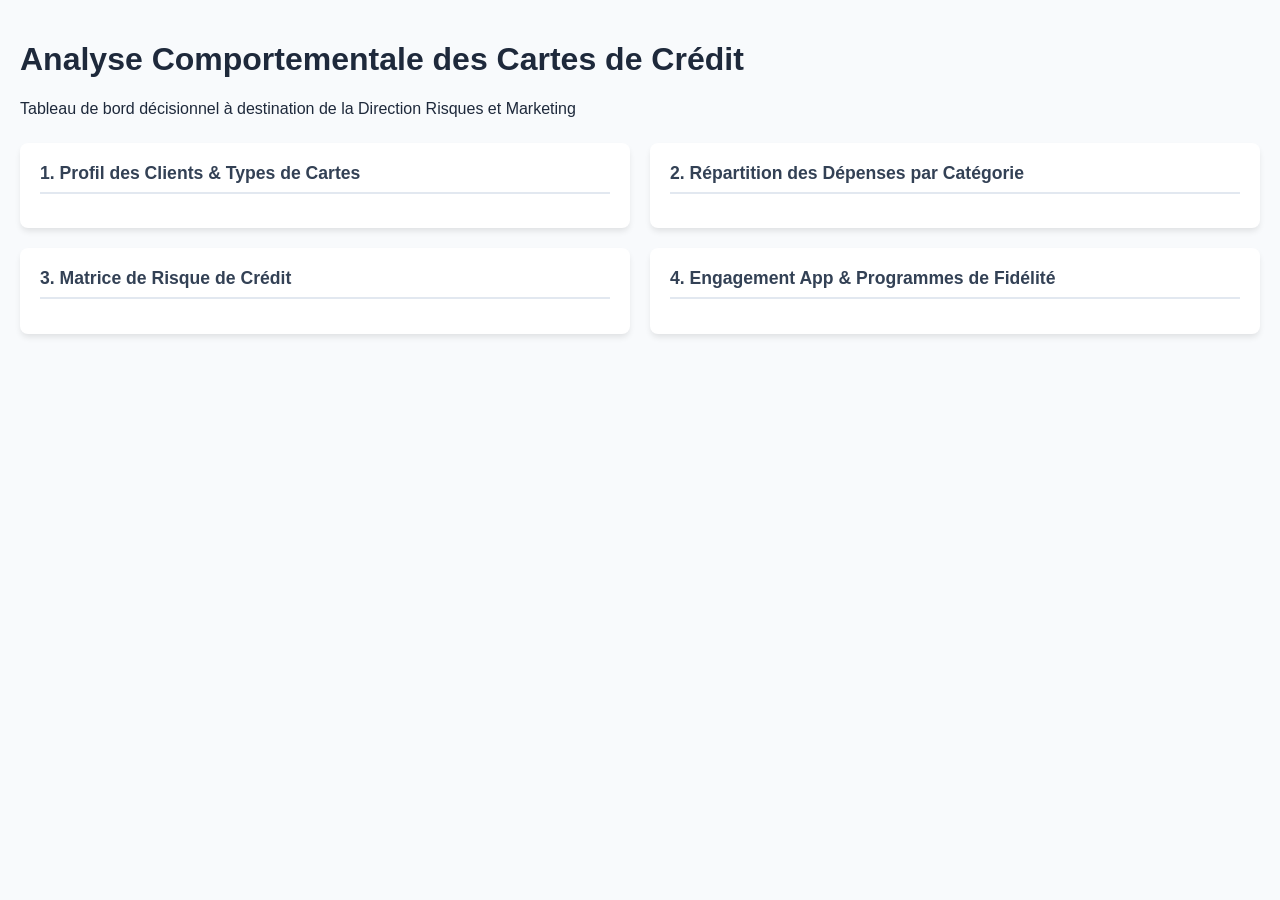
==== index.html @ abdf0193 "Mise à jour des graphiques D3.js (Profils)" ====
<!DOCTYPE html>
<html lang="fr">
<head>
  <meta charset="UTF-8">
  <meta name="viewport" content="width=device-width, initial-scale=1.0">
  <title>Banque X — Tableau de bord Comportement Clients</title>
  <link rel="stylesheet" href="css/style.css">
  <!-- D3.js v7 CDN -->
  <script src="https://d3js.org/d3.v7.min.js"></script>
</head>
<body>
  <header>
    <h1>Analyse Comportementale des Cartes de Crédit</h1>
    <p>Tableau de bord décisionnel à destination de la Direction Risques et Marketing</p>
  </header>

  <main class="dashboard-grid">
    <!-- Graphique 1 -->
    <section class="card">
      <h2>1. Profil des Clients & Types de Cartes</h2>
      <div id="filter-container-1"></div>
      <div id="chart-profile"></div>
    </section>

    <!-- Graphique 2 -->
    <section class="card">
      <h2>2. Répartition des Dépenses par Catégorie</h2>
      <div id="filter-container-2"></div>
      <div id="chart-spending"></div>
    </section>

    <!-- Graphique 3 -->
    <section class="card">
      <h2>3. Matrice de Risque de Crédit</h2>
      <div id="chart-risk"></div>
    </section>

    <!-- Graphique 4 -->
    <section class="card">
      <h2>4. Engagement App & Programmes de Fidélité</h2>
      <div id="chart-loyalty"></div>
    </section>
  </main>

  <script src="js/main.js"></script>
  <script src="js/chart1_profile.js"></script>
  <script src="js/chart2_spending.js"></script>
  <script src="js/chart3_risk.js"></script>
  <script src="js/chart4_loyalty.js"></script>
</body>
</html>
---- css/style.css ----
body {
  font-family: 'Segoe UI', Tahoma, Geneva, Verdana, sans-serif;
  background-color: #f8fafc;
  margin: 0;
  padding: 20px;
  color: #1e293b;
}

header {
  margin-bottom: 25px;
}

.dashboard-grid {
  display: grid;
  grid-template-columns: repeat(auto-fit, minmax(500px, 1fr));
  gap: 20px;
}

.card {
  background: #ffffff;
  border-radius: 8px;
  padding: 20px;
  box-shadow: 0 4px 6px -1px rgba(0, 0, 0, 0.1);
}

.card h2 {
  font-size: 1.1rem;
  margin-top: 0;
  color: #334155;
  border-bottom: 2px solid #e2e8f0;
  padding-bottom: 8px;
}

select {
  padding: 6px 12px;
  border-radius: 4px;
  border: 1px solid #cbd5e1;
  margin-bottom: 15px;
}
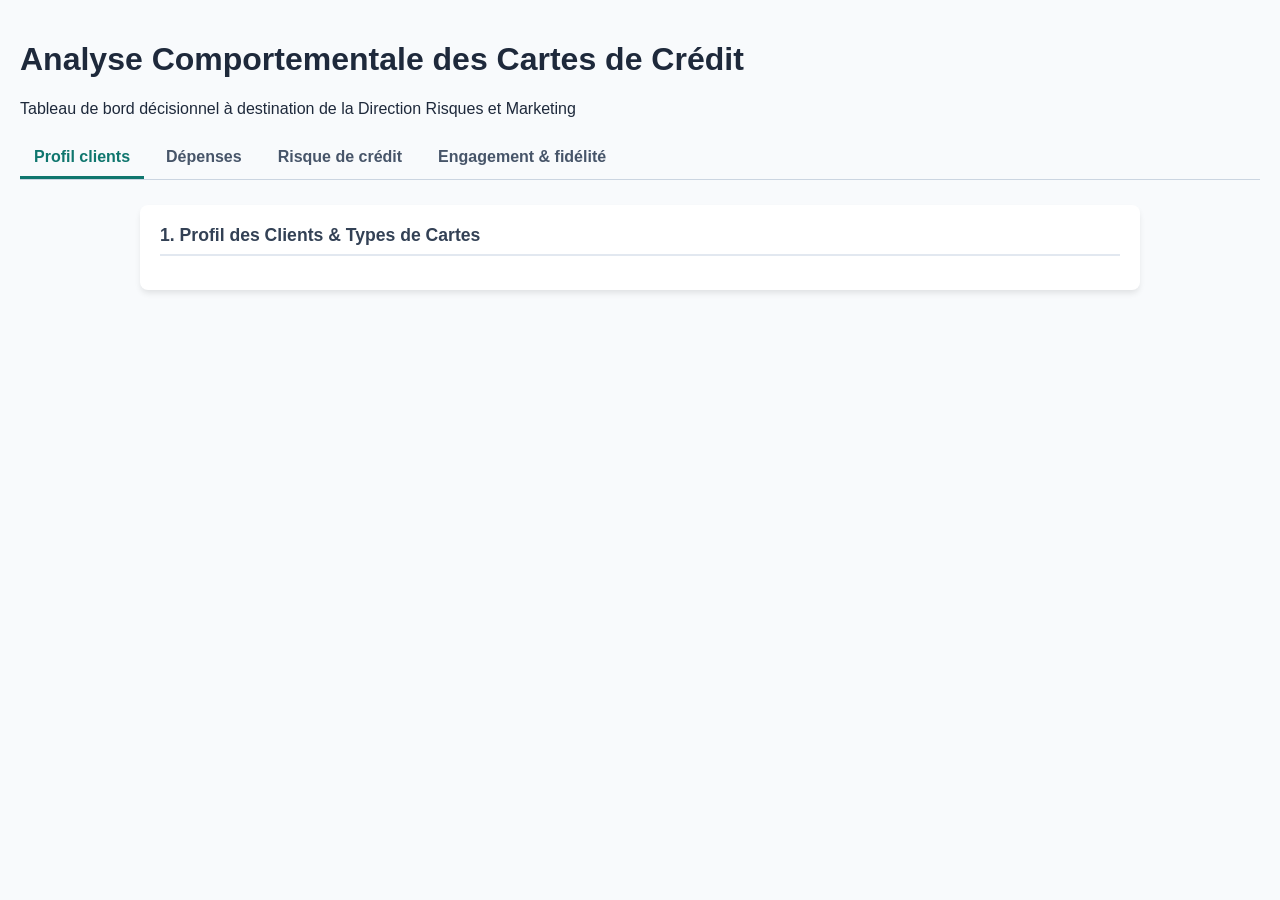
==== commit 9e51a87a: "Separation en different onglets" ====
--- a/index.html
+++ b/index.html
@@ -12,31 +12,37 @@
   <header>
     <h1>Analyse Comportementale des Cartes de Crédit</h1>
     <p>Tableau de bord décisionnel à destination de la Direction Risques et Marketing</p>
+    <nav class="chart-navigation" aria-label="Navigation des graphiques">
+      <a href="#profil" data-page-link>Profil clients</a>
+      <a href="#depenses" data-page-link>Dépenses</a>
+      <a href="#risque" data-page-link>Risque de crédit</a>
+      <a href="#fidelite" data-page-link>Engagement & fidélité</a>
+    </nav>
   </header>
 
-  <main class="dashboard-grid">
+  <main class="page-content">
     <!-- Graphique 1 -->
-    <section class="card">
+    <section class="card chart-page" id="profil">
       <h2>1. Profil des Clients & Types de Cartes</h2>
       <div id="filter-container-1"></div>
       <div id="chart-profile"></div>
     </section>
 
     <!-- Graphique 2 -->
-    <section class="card">
+    <section class="card chart-page" id="depenses" hidden>
       <h2>2. Répartition des Dépenses par Catégorie</h2>
       <div id="filter-container-2"></div>
       <div id="chart-spending"></div>
     </section>
 
     <!-- Graphique 3 -->
-    <section class="card">
+    <section class="card chart-page" id="risque" hidden>
       <h2>3. Matrice de Risque de Crédit</h2>
       <div id="chart-risk"></div>
     </section>
 
     <!-- Graphique 4 -->
-    <section class="card">
+    <section class="card chart-page" id="fidelite" hidden>
       <h2>4. Engagement App & Programmes de Fidélité</h2>
       <div id="chart-loyalty"></div>
     </section>
--- a/css/style.css
+++ b/css/style.css
@@ -10,10 +10,40 @@
   margin-bottom: 25px;
 }
 
-.dashboard-grid {
-  display: grid;
-  grid-template-columns: repeat(auto-fit, minmax(500px, 1fr));
-  gap: 20px;
+.chart-navigation {
+  display: flex;
+  flex-wrap: wrap;
+  gap: 8px;
+  margin-top: 20px;
+  border-bottom: 1px solid #cbd5e1;
+}
+
+.chart-navigation a {
+  padding: 10px 14px;
+  border-bottom: 3px solid transparent;
+  color: #475569;
+  font-weight: 600;
+  text-decoration: none;
+}
+
+.chart-navigation a:hover,
+.chart-navigation a.is-active {
+  border-bottom-color: #0f766e;
+  color: #0f766e;
+}
+
+.chart-navigation a:focus-visible {
+  outline: 2px solid #0f766e;
+  outline-offset: 2px;
+}
+
+.page-content {
+  max-width: 1000px;
+  margin: 0 auto;
+}
+
+.chart-page[hidden] {
+  display: none;
 }
 
 .card {
@@ -36,4 +66,29 @@
   border-radius: 4px;
   border: 1px solid #cbd5e1;
   margin-bottom: 15px;
+}
+
+svg {
+  max-width: 100%;
+  height: auto;
+}
+
+@media (max-width: 600px) {
+  body {
+    padding: 16px;
+  }
+
+  .chart-navigation {
+    gap: 0 8px;
+  }
+
+  .chart-navigation a {
+    padding: 9px 4px;
+    font-size: 0.9rem;
+  }
+
+  .card {
+    padding: 14px;
+    overflow-x: auto;
+  }
 }
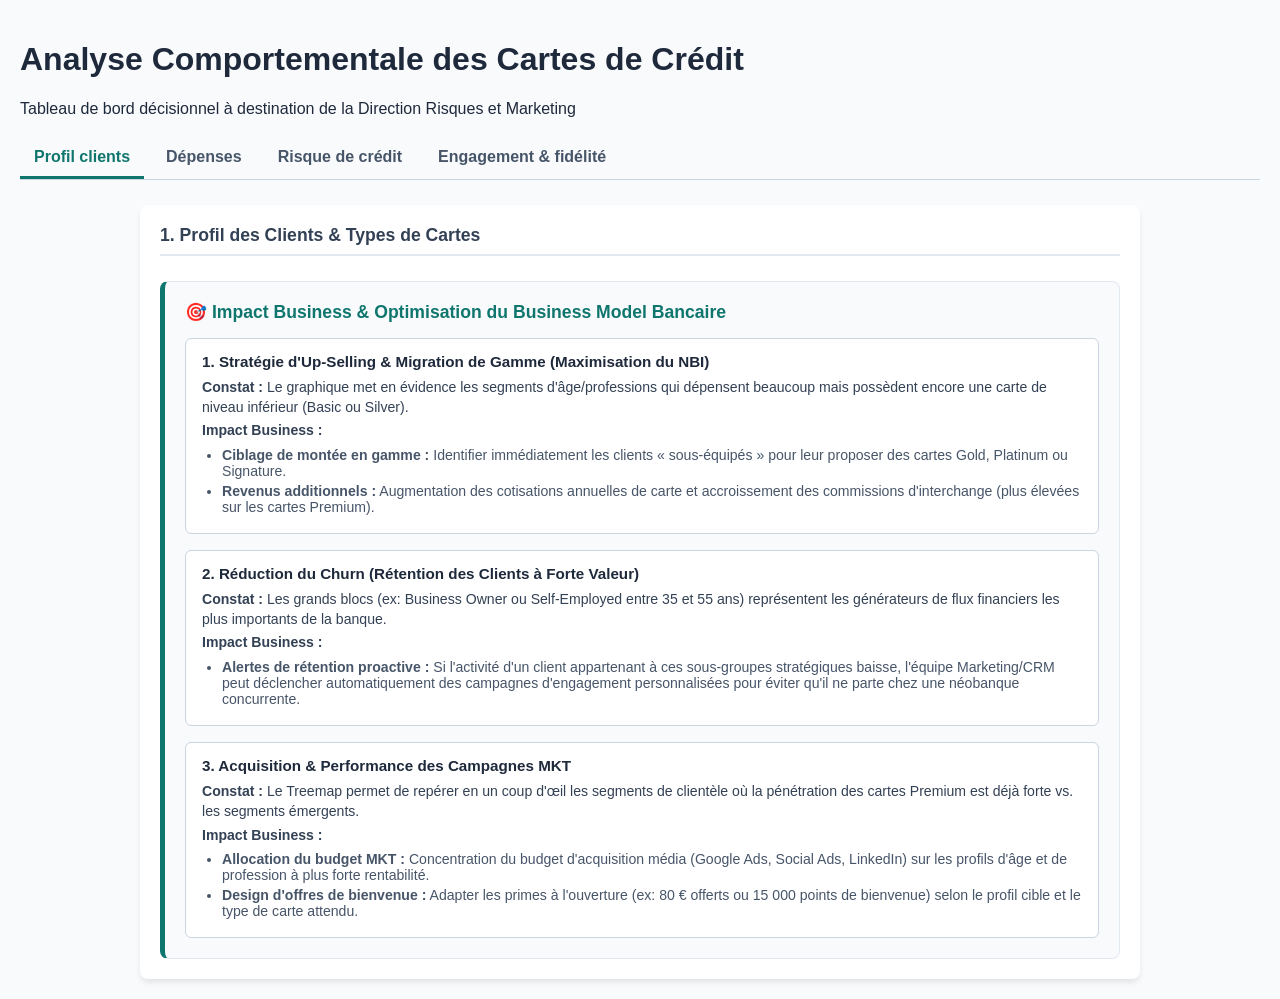
==== commit 93251feb: "Preparation of Profile Graph" ====
--- a/index.html
+++ b/index.html
@@ -26,6 +26,47 @@
       <h2>1. Profil des Clients & Types de Cartes</h2>
       <div id="filter-container-1"></div>
       <div id="chart-profile"></div>
+      <!-- Bloc d'impact Business pour le Directeur Marketing -->
+<div class="business-impact-card">
+  <h3>🎯 Impact Business & Optimisation du Business Model Bancaire</h3>
+  
+  <div class="impact-grid">
+    <!-- Point 1 -->
+    <div class="impact-item">
+      <h4>1. Stratégie d'Up-Selling & Migration de Gamme (Maximisation du NBI)</h4>
+      <p><strong>Constat :</strong> Le graphique met en évidence les segments d'âge/professions qui dépensent beaucoup mais possèdent encore une carte de niveau inférieur (Basic ou Silver).</p>
+      <p><strong>Impact Business :</strong></p>
+
+      <ul>
+        <li><strong>Ciblage de montée en gamme :</strong> Identifier immédiatement les clients « sous-équipés » pour leur proposer des cartes Gold, Platinum ou Signature.</li>
+        <li><strong>Revenus additionnels :</strong> Augmentation des cotisations annuelles de carte et accroissement des commissions d'interchange (plus élevées sur les cartes Premium).</li>
+      </ul>
+    </div>
+
+    <!-- Point 2 -->
+    <div class="impact-item">
+      <h4>2. Réduction du Churn (Rétention des Clients à Forte Valeur)</h4>
+      <p><strong>Constat :</strong> Les grands blocs (ex: Business Owner ou Self-Employed entre 35 et 55 ans) représentent les générateurs de flux financiers les plus importants de la banque.</p>
+      <p><strong>Impact Business :</strong></p>
+
+      <ul>
+        <li><strong>Alertes de rétention proactive :</strong> Si l'activité d'un client appartenant à ces sous-groupes stratégiques baisse, l'équipe Marketing/CRM peut déclencher automatiquement des campagnes d'engagement personnalisées pour éviter qu'il ne parte chez une néobanque concurrente.</li>
+      </ul>
+    </div>
+
+    <!-- Point 3 -->
+    <div class="impact-item">
+      <h4>3. Acquisition & Performance des Campagnes MKT</h4>
+      <p><strong>Constat :</strong> Le Treemap permet de repérer en un coup d'œil les segments de clientèle où la pénétration des cartes Premium est déjà forte vs. les segments émergents.</p>
+      <p><strong>Impact Business :</strong></p>
+
+      <ul>
+        <li><strong>Allocation du budget MKT :</strong> Concentration du budget d'acquisition média (Google Ads, Social Ads, LinkedIn) sur les profils d'âge et de profession à plus forte rentabilité.</li>
+        <li><strong>Design d'offres de bienvenue :</strong> Adapter les primes à l'ouverture (ex: 80 € offerts ou 15 000 points de bienvenue) selon le profil cible et le type de carte attendu.</li>
+      </ul>
+    </div>
+  </div>
+</div>
     </section>
 
     <!-- Graphique 2 -->
--- a/css/style.css
+++ b/css/style.css
@@ -91,4 +91,57 @@
     padding: 14px;
     overflow-x: auto;
   }
+}
+
+.business-impact-card {
+  margin-top: 25px;
+  padding: 20px;
+  background: #f8fafc;
+  border: 1px solid #e2e8f0;
+  border-left: 5px solid #0f766e;
+  border-radius: 8px;
+}
+
+.business-impact-card h3 {
+  margin-top: 0;
+  color: #0f766e;
+  font-size: 1.1rem;
+  margin-bottom: 15px;
+}
+
+.impact-grid {
+  display: flex;
+  flex-direction: column;
+  gap: 16px;
+}
+
+.impact-item {
+  background: #ffffff;
+  padding: 14px 16px;
+  border-radius: 6px;
+  border: 1px solid #cbd5e1;
+}
+
+.impact-item h4 {
+  margin: 0 0 8px 0;
+  color: #1e293b;
+  font-size: 0.95rem;
+}
+
+.impact-item p {
+  margin: 4px 0;
+  font-size: 0.88rem;
+  color: #334155;
+  line-height: 1.4;
+}
+
+.impact-item ul {
+  margin: 6px 0 0 0;
+  padding-left: 20px;
+  font-size: 0.88rem;
+  color: #475569;
+}
+
+.impact-item li {
+  margin-bottom: 4px;
 }
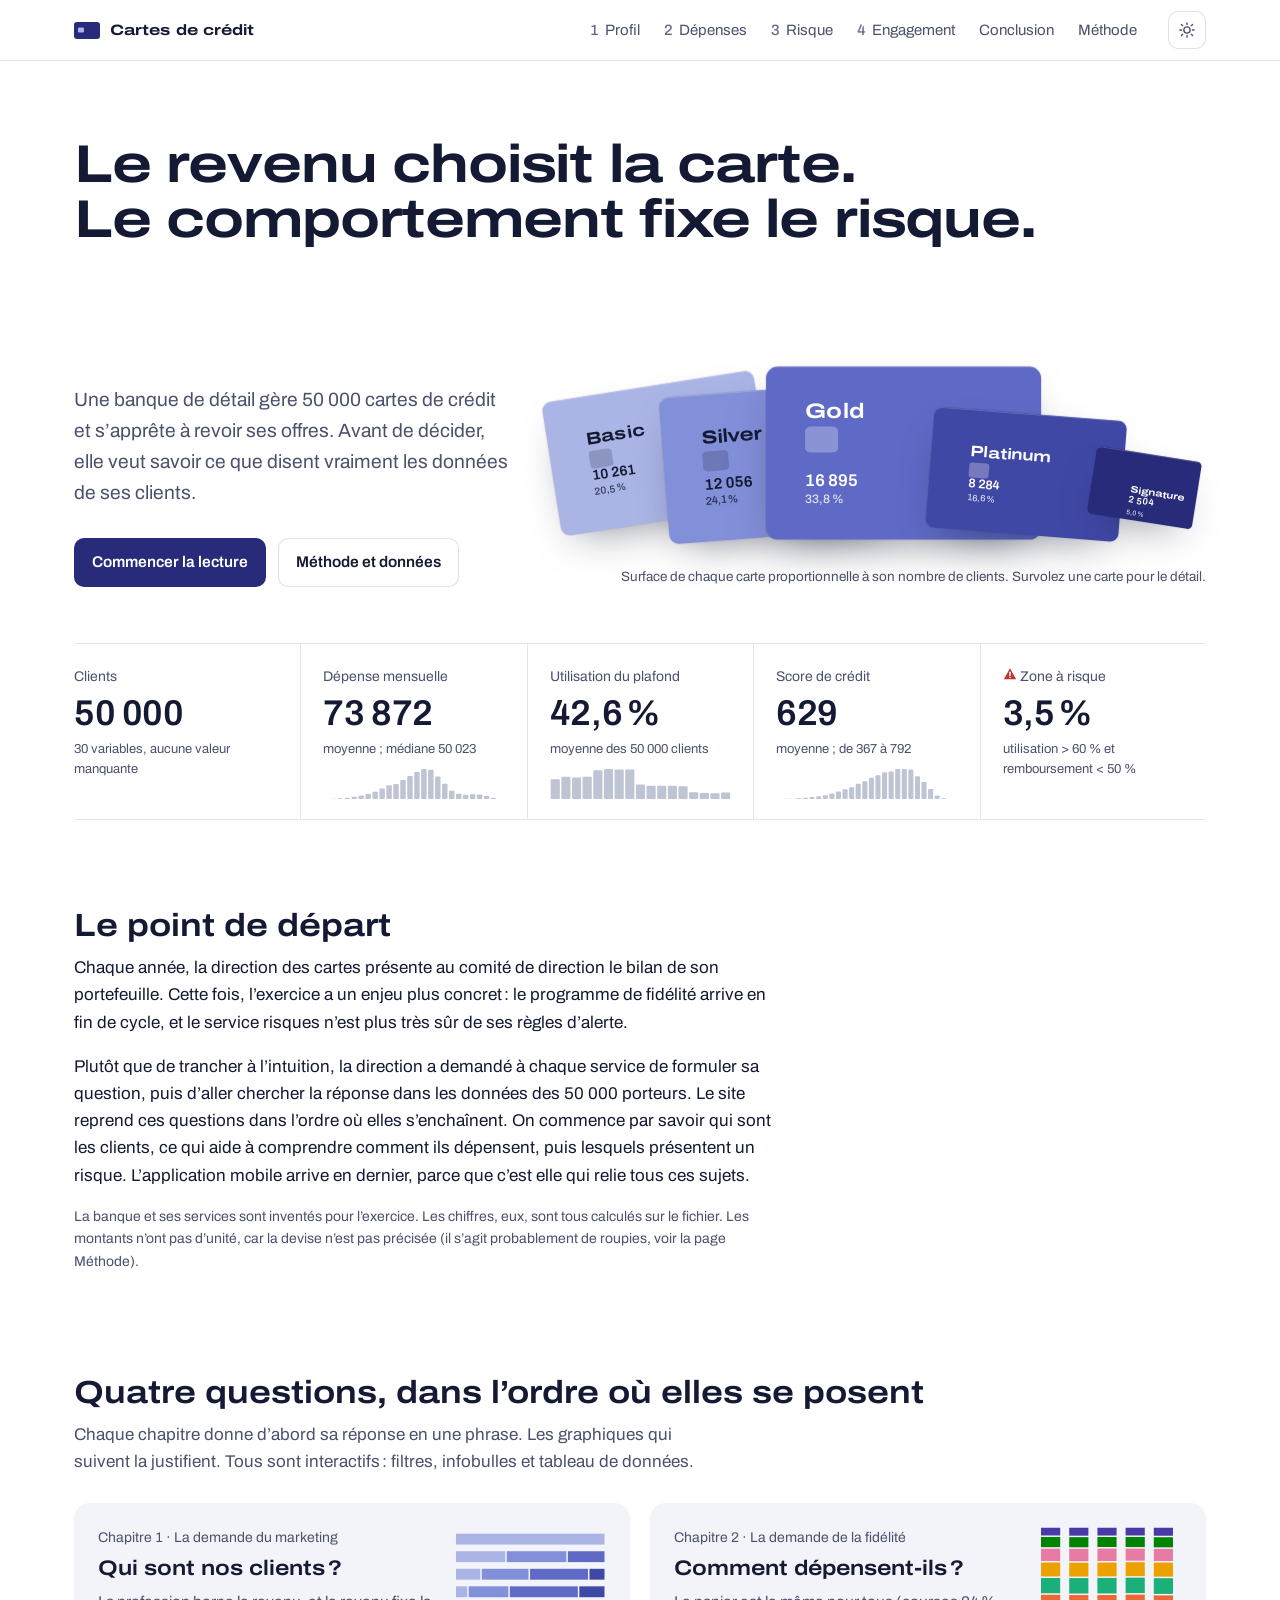
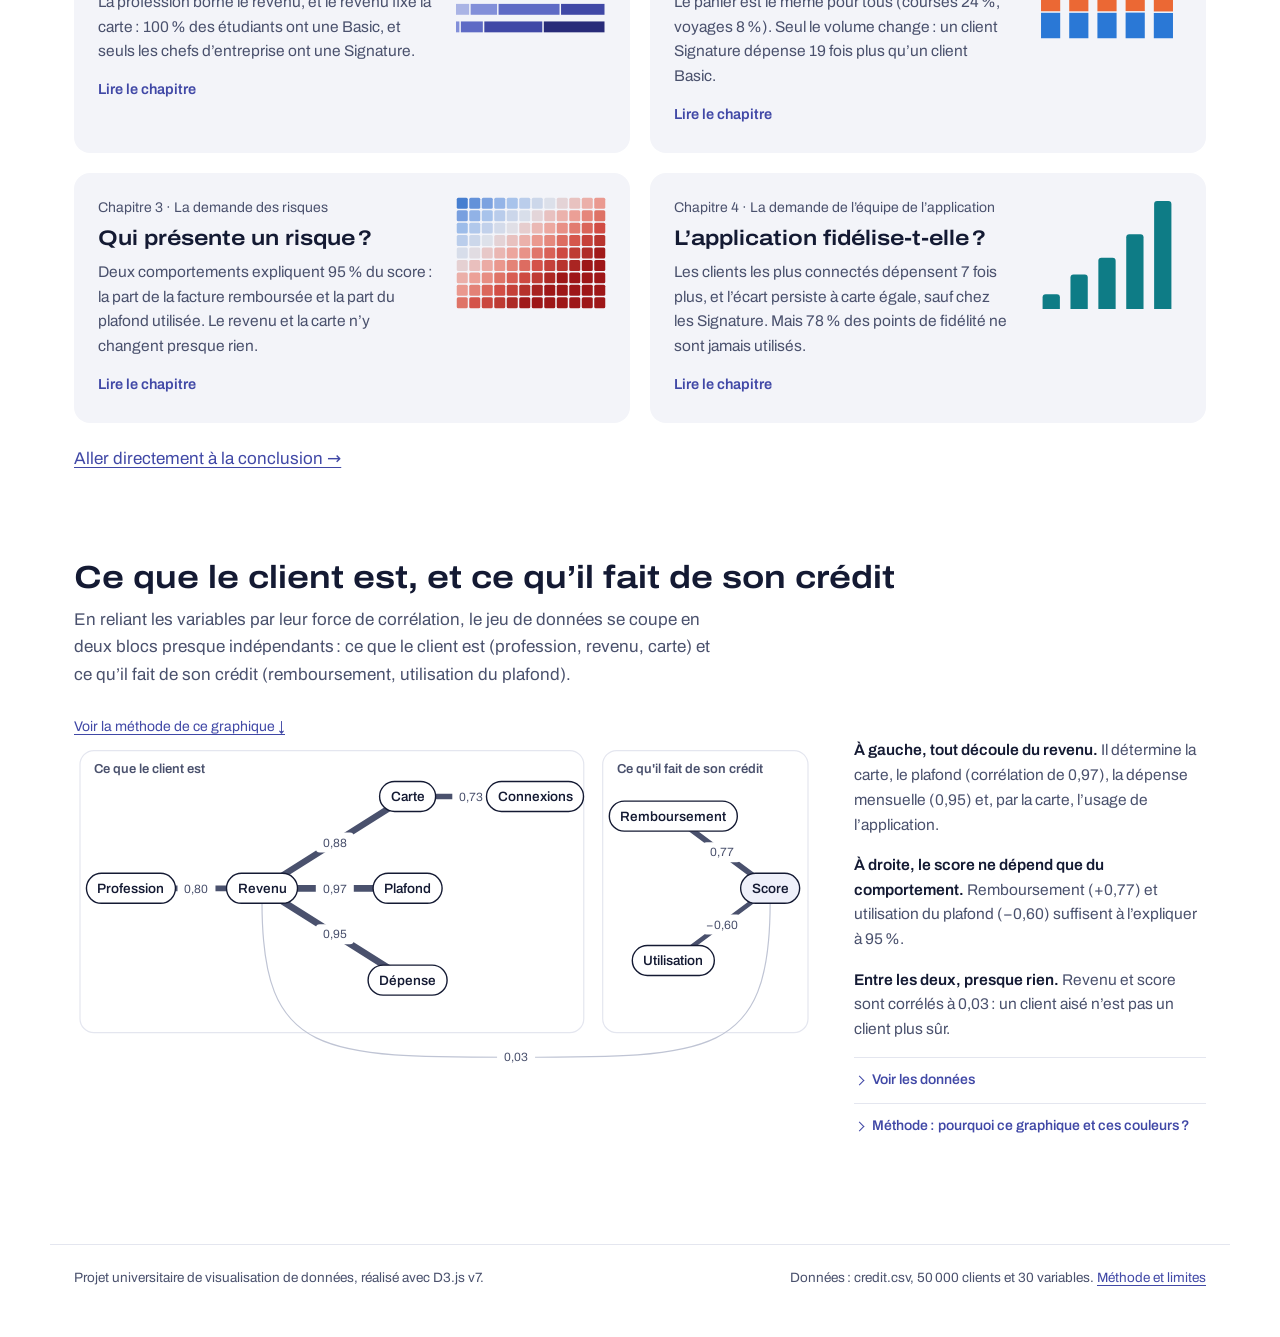
==== commit 8e1a515c: "Last Version" ====
--- a/index.html
+++ b/index.html
@@ -1,98 +1,184 @@
-<!DOCTYPE html>
+<!doctype html>
 <html lang="fr">
 <head>
-  <meta charset="UTF-8">
-  <meta name="viewport" content="width=device-width, initial-scale=1.0">
-  <title>Banque X — Tableau de bord Comportement Clients</title>
-  <link rel="stylesheet" href="css/style.css">
-  <!-- D3.js v7 CDN -->
-  <script src="https://d3js.org/d3.v7.min.js"></script>
+<meta charset="utf-8">
+<meta name="viewport" content="width=device-width, initial-scale=1">
+<title>Cartes de crédit : 50 000 clients en données</title>
+<meta name="description" content="Projet de visualisation de données (D3.js) : profil, dépenses, risque de crédit et engagement de 50 000 porteurs de carte.">
+<script>try{var t=localStorage.getItem("cc-theme");if(t)document.documentElement.dataset.theme=t}catch(e){}</script>
+<link rel="icon" href="data:image/svg+xml,%3Csvg xmlns='http://www.w3.org/2000/svg' viewBox='0 0 32 32'%3E%3Crect x='1' y='6' width='30' height='20' rx='3.5' fill='%23282b79'/%3E%3Crect x='5' y='12' width='7' height='6' rx='1.4' fill='%23aab4e5'/%3E%3C/svg%3E">
+<link rel="stylesheet" href="assets/css/style.css">
 </head>
 <body>
-  <header>
-    <h1>Analyse Comportementale des Cartes de Crédit</h1>
-    <p>Tableau de bord décisionnel à destination de la Direction Risques et Marketing</p>
-    <nav class="chart-navigation" aria-label="Navigation des graphiques">
-      <a href="#profil" data-page-link>Profil clients</a>
-      <a href="#depenses" data-page-link>Dépenses</a>
-      <a href="#risque" data-page-link>Risque de crédit</a>
-      <a href="#fidelite" data-page-link>Engagement & fidélité</a>
+<a class="skip" href="#contenu">Aller au contenu</a>
+<header class="site-header">
+  <div class="inner">
+    <a class="brand" href="index.html" aria-current="page">
+      <svg viewBox="0 0 26 17" aria-hidden="true"><rect class="mark-body" width="26" height="17" rx="3"/><rect class="mark-chip" x="4" y="5.5" width="6" height="5" rx="1.2"/></svg>
+      <span>Cartes de crédit</span>
+    </a>
+    <nav class="chapters" aria-label="Chapitres">
+      <a href="profil.html"><span class="n">1</span><span>Profil</span></a>
+      <a href="depenses.html"><span class="n">2</span><span>Dépenses</span></a>
+      <a href="risque.html"><span class="n">3</span><span>Risque</span></a>
+      <a href="engagement.html"><span class="n">4</span><span>Engagement</span></a>
+      <a href="conclusion.html">Conclusion</a>
+      <a href="methodologie.html">Méthode</a>
     </nav>
-  </header>
+    <button class="theme-toggle" type="button" aria-label="Changer de thème">
+      <svg class="sun" viewBox="0 0 24 24" fill="none" stroke="currentColor" stroke-width="1.8" stroke-linecap="round" aria-hidden="true"><circle cx="12" cy="12" r="4.2"/><path d="M12 2.5v2.2M12 19.3v2.2M4.6 4.6l1.6 1.6M17.8 17.8l1.6 1.6M2.5 12h2.2M19.3 12h2.2M4.6 19.4l1.6-1.6M17.8 6.2l1.6-1.6"/></svg>
+      <svg class="moon" viewBox="0 0 24 24" fill="none" stroke="currentColor" stroke-width="1.8" stroke-linejoin="round" aria-hidden="true"><path d="M20 14.5A8.5 8.5 0 0 1 9.5 4a8.5 8.5 0 1 0 10.5 10.5Z"/></svg>
+    </button>
+  </div>
+</header>
 
-  <main class="page-content">
-    <!-- Graphique 1 -->
-    <section class="card chart-page" id="profil">
-      <h2>1. Profil des Clients & Types de Cartes</h2>
-      <div id="filter-container-1"></div>
-      <div id="chart-profile"></div>
-      <!-- Bloc d'impact Business pour le Directeur Marketing -->
-<div class="business-impact-card">
-  <h3>🎯 Impact Business & Optimisation du Business Model Bancaire</h3>
-  
-  <div class="impact-grid">
-    <!-- Point 1 -->
-    <div class="impact-item">
-      <h4>1. Stratégie d'Up-Selling & Migration de Gamme (Maximisation du NBI)</h4>
-      <p><strong>Constat :</strong> Le graphique met en évidence les segments d'âge/professions qui dépensent beaucoup mais possèdent encore une carte de niveau inférieur (Basic ou Silver).</p>
-      <p><strong>Impact Business :</strong></p>
+<main id="contenu">
+  <section class="hero" aria-labelledby="titre">
+    <h1 id="titre"><span>Le revenu choisit la carte.</span><span>Le comportement fixe le risque.</span></h1>
+    <div class="hero-body">
+      <div class="hero-text">
+        <p class="lead">Une banque de détail gère 50&nbsp;000 cartes de crédit et s’apprête à revoir ses offres. Avant de décider, elle veut savoir ce que disent vraiment les données de ses clients.</p>
+        <div class="actions">
+          <a class="btn" href="profil.html">Commencer la lecture</a>
+          <a class="btn ghost" href="methodologie.html">Méthode et données</a>
+        </div>
+      </div>
+      <figure class="fan-wrap">
+        <div class="fan" id="fan" role="list" aria-label="Répartition des clients par type de carte"></div>
+        <figcaption class="fan-caption">Surface de chaque carte proportionnelle à son nombre de clients. Survolez une carte pour le détail.</figcaption>
+      </figure>
+    </div>
+  </section>
 
-      <ul>
-        <li><strong>Ciblage de montée en gamme :</strong> Identifier immédiatement les clients « sous-équipés » pour leur proposer des cartes Gold, Platinum ou Signature.</li>
-        <li><strong>Revenus additionnels :</strong> Augmentation des cotisations annuelles de carte et accroissement des commissions d'interchange (plus élevées sur les cartes Premium).</li>
-      </ul>
+  <div class="kpis-wrap">
+    <div class="kpis" id="kpis" aria-label="Indicateurs clés"></div>
+  </div>
+
+  <section class="home-section" aria-labelledby="t-contexte">
+    <h2 id="t-contexte">Le point de départ</h2>
+    <div style="max-width:70ch">
+      <p>Chaque année, la direction des cartes présente au comité de direction le bilan de son portefeuille. Cette fois, l’exercice a un enjeu plus concret&#8239;: le programme de fidélité arrive en fin de cycle, et le service risques n’est plus très sûr de ses règles d’alerte.</p>
+      <p>Plutôt que de trancher à l’intuition, la direction a demandé à chaque service de formuler sa question, puis d’aller chercher la réponse dans les données des 50&nbsp;000 porteurs. Le site reprend ces questions dans l’ordre où elles s’enchaînent. On commence par savoir qui sont les clients, ce qui aide à comprendre comment ils dépensent, puis lesquels présentent un risque. L’application mobile arrive en dernier, parce que c’est elle qui relie tous ces sujets.</p>
+      <p style="color:var(--ink-2);font-size:14px">La banque et ses services sont inventés pour l’exercice. Les chiffres, eux, sont tous calculés sur le fichier. Les montants n’ont pas d’unité, car la devise n’est pas précisée (il s’agit probablement de roupies, voir la page Méthode).</p>
     </div>
+  </section>
 
-    <!-- Point 2 -->
-    <div class="impact-item">
-      <h4>2. Réduction du Churn (Rétention des Clients à Forte Valeur)</h4>
-      <p><strong>Constat :</strong> Les grands blocs (ex: Business Owner ou Self-Employed entre 35 et 55 ans) représentent les générateurs de flux financiers les plus importants de la banque.</p>
-      <p><strong>Impact Business :</strong></p>
+  <section class="home-section" aria-labelledby="t-chapitres">
+    <h2 id="t-chapitres">Quatre questions, dans l’ordre où elles se posent</h2>
+    <p class="dek">Chaque chapitre donne d’abord sa réponse en une phrase. Les graphiques qui suivent la justifient. Tous sont interactifs&#8239;: filtres, infobulles et tableau de données.</p>
+    <div class="chapter-list">
+      <a class="chapter-tile" href="profil.html">
+        <div>
+          <div class="k">Chapitre 1 · La demande du marketing</div>
+          <h3>Qui sont nos clients&#8239;?</h3>
+          <p>La profession borne le revenu, et le revenu fixe la carte&#8239;: 100&#8239;% des étudiants ont une Basic, et seuls les chefs d’entreprise ont une Signature.</p>
+          <span class="go">Lire le chapitre</span>
+        </div>
+        <svg class="mini" id="mini-profil" aria-hidden="true"></svg>
+      </a>
+      <a class="chapter-tile" href="depenses.html">
+        <div>
+          <div class="k">Chapitre 2 · La demande de la fidélité</div>
+          <h3>Comment dépensent-ils&#8239;?</h3>
+          <p>Le panier est le même pour tous (courses 24&#8239;%, voyages 8&#8239;%). Seul le volume change&#8239;: un client Signature dépense 19 fois plus qu’un client Basic.</p>
+          <span class="go">Lire le chapitre</span>
+        </div>
+        <svg class="mini" id="mini-depenses" aria-hidden="true"></svg>
+      </a>
+      <a class="chapter-tile" href="risque.html">
+        <div>
+          <div class="k">Chapitre 3 · La demande des risques</div>
+          <h3>Qui présente un risque&#8239;?</h3>
+          <p>Deux comportements expliquent 95&#8239;% du score&#8239;: la part de la facture remboursée et la part du plafond utilisée. Le revenu et la carte n’y changent presque rien.</p>
+          <span class="go">Lire le chapitre</span>
+        </div>
+        <svg class="mini" id="mini-risque" aria-hidden="true"></svg>
+      </a>
+      <a class="chapter-tile" href="engagement.html">
+        <div>
+          <div class="k">Chapitre 4 · La demande de l’équipe de l’application</div>
+          <h3>L’application fidélise-t-elle&#8239;?</h3>
+          <p>Les clients les plus connectés dépensent 7 fois plus, et l’écart persiste à carte égale, sauf chez les Signature. Mais 78&#8239;% des points de fidélité ne sont jamais utilisés.</p>
+          <span class="go">Lire le chapitre</span>
+        </div>
+        <svg class="mini" id="mini-engagement" aria-hidden="true"></svg>
+      </a>
+    </div>
+    <p style="margin:22px 0 0"><a href="conclusion.html">Aller directement à la conclusion →</a></p>
+  </section>
 
-      <ul>
-        <li><strong>Alertes de rétention proactive :</strong> Si l'activité d'un client appartenant à ces sous-groupes stratégiques baisse, l'équipe Marketing/CRM peut déclencher automatiquement des campagnes d'engagement personnalisées pour éviter qu'il ne parte chez une néobanque concurrente.</li>
-      </ul>
+  <section class="home-section" aria-labelledby="t-synthese">
+    <h2 id="t-synthese">Ce que le client est, et ce qu’il fait de son crédit</h2>
+    <p class="dek">En reliant les variables par leur force de corrélation, le jeu de données se coupe en deux blocs presque indépendants&#8239;: ce que le client est (profession, revenu, carte) et ce qu’il fait de son crédit (remboursement, utilisation du plafond).</p>
+      <p class="lien-methode" style="margin:8px 0 0;font-size:14px"><a href="#methode-1" data-methode>Voir la méthode de ce graphique ↓</a></p>
+    <div class="synthesis">
+      <figure style="margin:0">
+        <div class="chart" id="diagramme"></div>
+      </figure>
+      <div class="notes">
+        <p><strong>À gauche, tout découle du revenu.</strong> Il détermine la carte, le plafond (corrélation de 0,97), la dépense mensuelle (0,95) et, par la carte, l’usage de l’application.</p>
+        <p><strong>À droite, le score ne dépend que du comportement.</strong> Remboursement (+0,77) et utilisation du plafond (−0,60) suffisent à l’expliquer à 95&#8239;%.</p>
+        <p><strong>Entre les deux, presque rien.</strong> Revenu et score sont corrélés à 0,03&#8239;: un client aisé n’est pas un client plus sûr.</p>
+        <details class="more" data-table="t-diagramme">
+          <summary>Voir les données</summary>
+          <div class="body"></div>
+        </details>
+        <details class="more why" id="methode-1"><summary>Méthode&#8239;: pourquoi ce graphique et ces couleurs&#8239;?</summary><div class="body">
+    <div class="table-wrap"><table class="data methode">
+    <caption class="sr-only">Encodage du graphique</caption>
+    <thead><tr><th scope="col">Donnée</th><th scope="col">Type de variable</th><th scope="col">Variable visuelle (Bertin)</th><th scope="col" class="c">Rang de Mackinlay</th></tr></thead>
+    <tbody>
+<tr><th scope="row">Variables du jeu de données</th><td>Nominale</td><td>Position des nœuds, en deux blocs encadrés</td><td class="c">1</td></tr>
+<tr><th scope="row">Force du lien (corrélation)</th><td>Quantitative</td><td>Épaisseur du trait, lue comme une longueur (taille chez Bertin), doublée du chiffre écrit</td><td class="c">2 (longueur)</td></tr>
+    </tbody></table></div>
+    <div class="table-wrap" style="margin-top:14px"><table class="data methode">
+    <caption class="sr-only">Choix du graphique</caption>
+    <tbody>
+<tr><th scope="row">Graphique retenu</th><td>Un diagramme de liens à disposition fixe. Il montre que les variables forment deux blocs presque indépendants.</td></tr>
+<tr><th scope="row">Graphiques écartés</th><td>La matrice de corrélation est précise mais elle ne fait pas apparaître les deux blocs. Elle reste au chapitre 3. Un réseau placé automatiquement changerait de forme à chaque chargement.</td></tr>
+<tr><th scope="row">Couleurs</th><td>Aucune couleur de données. Seul le lien presque nul entre revenu et score est en gris clair.</td></tr>
+    </tbody></table></div>
+    <p class="source" style="margin-top:14px">Calculs et choix détaillés sur la page Méthode&#8239;: <a href="methodologie.html#m-stats">méthodes statistiques</a>, <a href="methodologie.html#m-variables">variables visuelles</a>, <a href="methodologie.html#m-choix">graphiques retenus et écartés</a>.</p>
+    </div></details>
+      </div>
     </div>
+  </section>
 
-    <!-- Point 3 -->
-    <div class="impact-item">
-      <h4>3. Acquisition & Performance des Campagnes MKT</h4>
-      <p><strong>Constat :</strong> Le Treemap permet de repérer en un coup d'œil les segments de clientèle où la pénétration des cartes Premium est déjà forte vs. les segments émergents.</p>
-      <p><strong>Impact Business :</strong></p>
+</main>
 
-      <ul>
-        <li><strong>Allocation du budget MKT :</strong> Concentration du budget d'acquisition média (Google Ads, Social Ads, LinkedIn) sur les profils d'âge et de profession à plus forte rentabilité.</li>
-        <li><strong>Design d'offres de bienvenue :</strong> Adapter les primes à l'ouverture (ex: 80 € offerts ou 15 000 points de bienvenue) selon le profil cible et le type de carte attendu.</li>
-      </ul>
-    </div>
-  </div>
-</div>
-    </section>
+<footer class="site-footer">
+  <p>Projet universitaire de visualisation de données, réalisé avec D3.js v7.</p>
+  <p>Données&#8239;: credit.csv, 50&#8239;000 clients et 30 variables. <a href="methodologie.html">Méthode et limites</a></p>
+</footer>
 
-    <!-- Graphique 2 -->
-    <section class="card chart-page" id="depenses" hidden>
-      <h2>2. Répartition des Dépenses par Catégorie</h2>
-      <div id="filter-container-2"></div>
-      <div id="chart-spending"></div>
-    </section>
-
-    <!-- Graphique 3 -->
-    <section class="card chart-page" id="risque" hidden>
-      <h2>3. Matrice de Risque de Crédit</h2>
-      <div id="chart-risk"></div>
-    </section>
-
-    <!-- Graphique 4 -->
-    <section class="card chart-page" id="fidelite" hidden>
-      <h2>4. Engagement App & Programmes de Fidélité</h2>
-      <div id="chart-loyalty"></div>
-    </section>
-  </main>
-
-  <script src="js/main.js"></script>
-  <script src="js/chart1_profile.js"></script>
-  <script src="js/chart2_spending.js"></script>
-  <script src="js/chart3_risk.js"></script>
-  <script src="js/chart4_loyalty.js"></script>
+<script src="assets/js/d3.v7.min.js"></script>
+<script src="data/donnees.js"></script>
+<script src="assets/js/commun.js"></script>
+<script src="assets/js/accueil.js"></script>
+<script>
+/* Lien « Voir la méthode » : ouvre le volet du graphique et le fait défiler à l'écran. */
+(function(){
+  function ouvrir(id, defiler){
+    var d = document.getElementById(id);
+    if (!d || d.tagName !== "DETAILS") return false;
+    d.open = true;
+    if (defiler) {
+      var calme = window.matchMedia && matchMedia("(prefers-reduced-motion: reduce)").matches;
+      d.scrollIntoView({behavior: calme ? "auto" : "smooth", block: "start"});
+      var s = d.querySelector("summary"); if (s) s.focus({preventScroll: true});
+    }
+    return true;
+  }
+  document.addEventListener("click", function(e){
+    var a = e.target.closest && e.target.closest("a[data-methode]");
+    if (!a) return;
+    if (ouvrir(a.getAttribute("href").slice(1), true)) {
+      e.preventDefault();
+      try { history.replaceState(null, "", a.getAttribute("href")); } catch(_) {}
+    }
+  });
+  if (location.hash) ouvrir(location.hash.slice(1), false);
+})();
+</script>
 </body>
-</html>+</html>
--- a/assets/css/style.css
+++ b/assets/css/style.css
@@ -0,0 +1,640 @@
+/* =========================================================================
+   Cartes de crédit — feuille de style unique
+   Système : une seule famille (Archivo variable) ; la largeur sert de voix :
+   titres en version large (font-stretch 125 %), texte en largeur normale,
+   étiquettes de graphiques légèrement condensées.
+   Couleurs : rampe ordinale « encre » pour les 5 cartes (une teinte, du clair
+   au foncé), palette catégorielle validée (daltonisme) pour les 7 catégories
+   de dépenses, échelle divergente rouge ↔ bleu pour le score de crédit.
+   ========================================================================= */
+
+@font-face {
+  font-family: "Archivo";
+  src: url("../fonts/archivo-variable-latin.woff2") format("woff2");
+  font-weight: 100 900;
+  font-stretch: 62% 125%;
+  font-display: swap;
+}
+
+/* ---------- Jetons de couleur : thème clair ---------- */
+:root {
+  color-scheme: light;
+  --page: #ffffff;
+  --plane: #f3f4f9;
+  --tint: #eef0fa;
+  --ink: #141a33;
+  --ink-2: #4a516d;
+  --muted: #636b85;
+  --hair: #e4e6ef;
+  --axis: #bfc4d4;
+  --ring: rgba(20, 26, 51, 0.13);
+  --accent: #4048a6;
+  --accent-strong: #282b79;
+  /* Mesure unique sans lien avec une carte (teinte distincte de la rampe des cartes) */
+  --mesure: #0e7c86;
+  --on-accent: #ffffff;
+  --critical: #c42f2f;
+  --critical-wash: rgba(196, 47, 47, 0.07);
+  --tip-bg: #ffffff;
+  --tip-shadow: 0 10px 30px rgba(20, 26, 51, 0.16);
+
+  /* Cartes (ordinal, du moins au plus haut de gamme) */
+  --card-0: #aab4e5;
+  --card-1: #828fd9;
+  --card-2: #5e6ac5;
+  --card-3: #4048a6;
+  --card-4: #282b79;
+
+  /* Diagramme de flux du chapitre 1 : une couleur par carte (bleu, vert, jaune, orange, violet) */
+  --flux-0: #2a78d6;
+  --flux-1: #008300;
+  --flux-2: #eda100;
+  --flux-3: #d24d1c;
+  --flux-4: #4a3aa7;
+
+  /* Catégories de dépenses (palette catégorielle validée, ordre fixe) */
+  --cat-0: #2a78d6;
+  --cat-1: #eb6834;
+  --cat-2: #1baf7a;
+  --cat-3: #eda100;
+  --cat-4: #e87ba4;
+  --cat-5: #008300;
+  --cat-6: #4a3aa7;
+
+  /* Score : divergente rouge (faible) ↔ gris ↔ bleu (élevé) */
+  --div-lo: #9e1618;
+  --div-lo-2: #d24d45;
+  --div-lo-3: #eca198;
+  --div-mid: #dfe2ea;
+  --div-hi-3: #a2c0eb;
+  --div-hi-2: #4780d2;
+  --div-hi: #174a92;
+  --div-mid-dot: #c3c8d5;
+
+  --w-page: 1180px;
+  --w-text: 41rem;
+  --header-h: 60px;
+}
+
+/* ---------- Thème sombre : système, sauf choix explicite ---------- */
+@media (prefers-color-scheme: dark) {
+  :root:where(:not([data-theme="light"])) {
+    color-scheme: dark;
+    --page: #12161d;
+    --plane: #1a1f28;
+    --tint: #1d2236;
+    --ink: #edf0f7;
+    --ink-2: #b3bacb;
+    --muted: #8a93a8;
+    --hair: #252b36;
+    --axis: #3a4252;
+    --ring: rgba(237, 240, 247, 0.14);
+    --accent: #acbaf8;
+    --accent-strong: #c9d2ff;
+    --mesure: #3cb4bd;
+    --on-accent: #141a33;
+    --critical: #f07a6e;
+    --critical-wash: rgba(240, 122, 110, 0.09);
+    --tip-bg: #1f2531;
+    --tip-shadow: 0 10px 30px rgba(0, 0, 0, 0.45);
+    --card-0: #48529d;
+    --card-1: #6572c6;
+    --card-2: #8695e5;
+    --card-3: #acbaf8;
+    --card-4: #d4dcff;
+    --flux-0: #3987e5;
+    --flux-1: #008300;
+    --flux-2: #c98500;
+    --flux-3: #c43d1a;
+    --flux-4: #9085e9;
+    --cat-0: #3987e5;
+    --cat-1: #d95926;
+    --cat-2: #199e70;
+    --cat-3: #c98500;
+    --cat-4: #d55181;
+    --cat-5: #008300;
+    --cat-6: #9085e9;
+    --div-lo: #f47c70;
+    --div-lo-2: #ce5249;
+    --div-lo-3: #873f39;
+    --div-mid: #3d4350;
+    --div-hi-3: #3e5b87;
+    --div-hi-2: #5787ce;
+    --div-hi: #8bb9fd;
+    --div-mid-dot: #4a5162;
+  }
+}
+:root[data-theme="dark"] {
+  color-scheme: dark;
+  --page: #12161d;
+  --plane: #1a1f28;
+  --tint: #1d2236;
+  --ink: #edf0f7;
+  --ink-2: #b3bacb;
+  --muted: #8a93a8;
+  --hair: #252b36;
+  --axis: #3a4252;
+  --ring: rgba(237, 240, 247, 0.14);
+  --accent: #acbaf8;
+  --accent-strong: #c9d2ff;
+  --mesure: #3cb4bd;
+  --on-accent: #141a33;
+  --critical: #f07a6e;
+  --critical-wash: rgba(240, 122, 110, 0.09);
+  --tip-bg: #1f2531;
+  --tip-shadow: 0 10px 30px rgba(0, 0, 0, 0.45);
+  --card-0: #48529d;
+  --card-1: #6572c6;
+  --card-2: #8695e5;
+  --card-3: #acbaf8;
+  --card-4: #d4dcff;
+  --flux-0: #3987e5;
+  --flux-1: #008300;
+  --flux-2: #c98500;
+  --flux-3: #c43d1a;
+  --flux-4: #9085e9;
+  --cat-0: #3987e5;
+  --cat-1: #d95926;
+  --cat-2: #199e70;
+  --cat-3: #c98500;
+  --cat-4: #d55181;
+  --cat-5: #008300;
+  --cat-6: #9085e9;
+  --div-lo: #f47c70;
+  --div-lo-2: #ce5249;
+  --div-lo-3: #873f39;
+  --div-mid: #3d4350;
+  --div-hi-3: #3e5b87;
+  --div-hi-2: #5787ce;
+  --div-hi: #8bb9fd;
+  --div-mid-dot: #4a5162;
+}
+
+/* ---------- Base ---------- */
+*, *::before, *::after { box-sizing: border-box; }
+html { -webkit-text-size-adjust: 100%; text-size-adjust: 100%; scroll-padding-top: calc(var(--header-h) + 72px); }
+body {
+  margin: 0;
+  font-family: "Archivo", system-ui, -apple-system, "Segoe UI", Roboto, sans-serif;
+  font-size: 1.0625rem;
+  line-height: 1.6;
+  font-stretch: 100%;
+  color: var(--ink);
+  background: var(--page);
+  -webkit-font-smoothing: antialiased;
+}
+p { margin: 0 0 1em; }
+a { color: var(--accent); text-decoration-thickness: 1px; text-underline-offset: 3px; }
+a:hover { text-decoration-thickness: 2px; }
+strong, b { font-weight: 620; }
+h1, h2, h3 { margin: 0; color: var(--ink); text-wrap: balance; }
+:focus-visible { outline: 2px solid var(--accent); outline-offset: 3px; border-radius: 4px; }
+[hidden] { display: none !important; }
+.sr-only { position: absolute; width: 1px; height: 1px; padding: 0; margin: -1px; overflow: hidden; clip: rect(0 0 0 0); white-space: nowrap; border: 0; }
+.skip { position: absolute; left: 12px; top: -48px; z-index: 100; background: var(--accent-strong); color: var(--on-accent); padding: 8px 14px; border-radius: 8px; }
+.skip:focus { top: 10px; }
+.num { font-variant-numeric: tabular-nums; }
+
+/* ---------- En-tête et navigation ---------- */
+.site-header {
+  position: sticky; top: 0; z-index: 40;
+  background: var(--page);
+  border-bottom: 1px solid var(--hair);
+}
+.site-header .inner {
+  max-width: var(--w-page); margin: 0 auto; padding: 0 24px;
+  height: var(--header-h); display: flex; align-items: center; gap: 20px;
+}
+.brand {
+  display: flex; align-items: center; gap: 10px; flex: none;
+  font-stretch: 125%; font-weight: 700; font-size: 15px; letter-spacing: 0.005em;
+  color: var(--ink); text-decoration: none;
+}
+.brand svg { width: 26px; height: 17px; flex: none; }
+.brand .mark-body { fill: var(--accent-strong); }
+.brand .mark-chip { fill: var(--card-0); }
+.chapters { display: flex; gap: 2px; margin-left: auto; overflow-x: auto; scrollbar-width: none; }
+.chapters::-webkit-scrollbar { display: none; }
+.chapters a {
+  display: flex; align-items: baseline; gap: 6px; white-space: nowrap;
+  padding: 7px 11px; border-radius: 8px;
+  color: var(--ink-2); text-decoration: none; font-size: 15px;
+}
+.chapters a:hover { color: var(--ink); background: var(--plane); }
+.chapters a[aria-current="page"] { color: var(--ink); background: var(--plane); font-weight: 600; }
+.chapters .n { color: var(--muted); font-variant-numeric: tabular-nums; font-weight: 500; }
+.theme-toggle {
+  flex: none; width: 38px; height: 38px; display: grid; place-items: center;
+  border: 1px solid var(--ring); border-radius: 10px; background: var(--page);
+  color: var(--ink-2); cursor: pointer;
+}
+.theme-toggle:hover { color: var(--ink); background: var(--plane); }
+.theme-toggle svg { width: 18px; height: 18px; }
+.theme-toggle .moon { display: none; }
+:root[data-theme="dark"] .theme-toggle .sun { display: none; }
+:root[data-theme="dark"] .theme-toggle .moon { display: block; }
+@media (prefers-color-scheme: dark) {
+  :root:where(:not([data-theme="light"])) .theme-toggle .sun { display: none; }
+  :root:where(:not([data-theme="light"])) .theme-toggle .moon { display: block; }
+}
+
+/* ---------- En-tête de chapitre ---------- */
+.chapter-head { max-width: var(--w-page); margin: 0 auto; padding: 64px 24px 8px; }
+.chapter-head .kicker { font-size: 15px; color: var(--ink-2); margin: 0 0 14px; font-variant-numeric: tabular-nums; }
+.chapter-head h1 {
+  font-stretch: 125%; font-weight: 660;
+  font-size: clamp(2.15rem, 4.8vw, 3.75rem); line-height: 1.02; letter-spacing: -0.018em;
+  max-width: 17ch;
+}
+.chapter-head .lead { font-size: clamp(1.12rem, 1.6vw, 1.3rem); line-height: 1.55; color: var(--ink-2); max-width: var(--w-text); margin: 22px 0 0; }
+
+/* ---------- Barre de filtres (une seule, au-dessus des graphiques) ---------- */
+.filters {
+  position: sticky; top: var(--header-h); z-index: 30;
+  background: var(--plane);
+  background: color-mix(in srgb, var(--plane) 94%, transparent);
+  -webkit-backdrop-filter: blur(10px); backdrop-filter: blur(10px);
+  border-top: 1px solid var(--hair); border-bottom: 1px solid var(--hair);
+  margin-top: 40px;
+}
+.filters .inner {
+  max-width: var(--w-page); margin: 0 auto; padding: 10px 24px;
+  display: flex; flex-wrap: wrap; align-items: center; gap: 10px 20px;
+}
+.filter { display: flex; align-items: center; gap: 8px; font-size: 14px; color: var(--ink-2); }
+.filters .count { margin-left: auto; font-size: 14px; color: var(--ink-2); font-variant-numeric: tabular-nums; }
+.filters .count strong { color: var(--ink); }
+.btn-link {
+  font: inherit; font-size: 14px; color: var(--accent); background: none; border: 0; padding: 4px 2px;
+  cursor: pointer; text-decoration: underline; text-underline-offset: 3px;
+}
+.btn-link[hidden] { display: none; }
+
+select {
+  font: inherit; font-size: 14px; color: var(--ink);
+  padding: 6px 30px 6px 10px; min-height: 34px;
+  border: 1px solid var(--ring); border-radius: 8px; background-color: var(--page);
+  background-image: linear-gradient(45deg, transparent 50%, var(--ink-2) 50%), linear-gradient(135deg, var(--ink-2) 50%, transparent 50%);
+  background-position: calc(100% - 15px) 55%, calc(100% - 10px) 55%;
+  background-size: 5px 5px, 5px 5px; background-repeat: no-repeat;
+  -webkit-appearance: none; appearance: none; cursor: pointer;
+}
+select:hover { border-color: var(--axis); }
+
+/* Contrôle segmenté */
+.seg { display: inline-flex; gap: 2px; padding: 3px; background: var(--plane); border-radius: 10px; }
+.seg button {
+  font: inherit; font-size: 14px; color: var(--ink-2); background: transparent;
+  border: 0; border-radius: 8px; padding: 6px 12px; cursor: pointer; white-space: nowrap;
+}
+.seg button:hover { color: var(--ink); }
+.seg button[aria-pressed="true"] {
+  color: var(--ink); background: var(--page); font-weight: 600;
+  box-shadow: 0 0 0 1px var(--ring), 0 1px 2px rgba(20, 26, 51, 0.08);
+}
+.control { display: flex; align-items: center; gap: 10px; font-size: 14px; color: var(--ink-2); }
+.control output { min-width: 3.4em; color: var(--ink); font-weight: 600; font-variant-numeric: tabular-nums; }
+input[type="range"] { accent-color: var(--accent); width: 150px; margin: 0; }
+input[type="checkbox"] { accent-color: var(--accent); width: 16px; height: 16px; margin: 0; }
+
+/* ---------- Sections et figures ---------- */
+.section { max-width: var(--w-page); margin: 0 auto; padding: 80px 24px 0; }
+.section-head { max-width: 46rem; }
+.section-head h2 {
+  font-stretch: 116%; font-weight: 640;
+  font-size: clamp(1.42rem, 2.5vw, 1.9rem); line-height: 1.14; letter-spacing: -0.01em;
+  margin: 0 0 12px;
+}
+.section-head .dek { color: var(--ink-2); margin: 0; max-width: var(--w-text); }
+.toolbar { display: flex; flex-wrap: wrap; align-items: center; gap: 12px 24px; margin: 22px 0 6px; }
+.legend { display: flex; flex-wrap: wrap; gap: 6px 18px; font-size: 14px; color: var(--ink-2); margin: 14px 0 4px; }
+.legend .key { display: inline-flex; align-items: center; gap: 7px; }
+.legend .sw { width: 12px; height: 12px; border-radius: 3px; flex: none; }
+.legend .sw.line { height: 2px; width: 18px; border-radius: 1px; }
+.legend .sw.dot { border-radius: 50%; width: 10px; height: 10px; }
+.legend .sw.zone { background: var(--critical-wash); box-shadow: inset 0 0 0 1px var(--critical); }
+.legend .ramp { width: 160px; height: 10px; border-radius: 5px; }
+.figure { margin: 8px 0 0; position: relative; }
+.chart { position: relative; width: 100%; min-height: 40px; }
+.chart svg { display: block; overflow: visible; max-width: 100%; }
+.fig-grid { display: grid; grid-template-columns: minmax(0, 1fr) 300px; gap: 28px; align-items: start; }
+.fig-grid.wide-side { grid-template-columns: minmax(0, 1fr) 340px; }
+.fig-split { display: grid; grid-template-columns: repeat(2, minmax(0, 1fr)); gap: 48px; align-items: start; margin-top: 28px; }
+.fig-split h3, .panel h3 { font-size: 1.02rem; font-weight: 620; margin: 0 0 4px; }
+.fig-split .sub { font-size: 14px; color: var(--ink-2); margin: 0 0 10px; }
+
+.fig-notes { margin-top: 16px; font-size: 14px; line-height: 1.55; color: var(--ink-2); max-width: 50rem; }
+.fig-notes p { margin: 0 0 3px; }
+.fig-notes b { color: var(--ink); font-weight: 600; }
+
+details.more { border-top: 1px solid var(--hair); margin-top: 14px; }
+details.more + details.more { margin-top: 0; }
+details.more > summary {
+  cursor: pointer; list-style: none; padding: 11px 0; font-size: 14px; font-weight: 560; color: var(--accent);
+  display: flex; align-items: center; gap: 9px;
+}
+details.more > summary::-webkit-details-marker { display: none; }
+details.more > summary::before {
+  content: ""; width: 7px; height: 7px; border-right: 1.6px solid currentColor; border-bottom: 1.6px solid currentColor;
+  transform: rotate(-45deg); transition: transform 0.15s ease; margin-left: 2px;
+}
+details.more[open] > summary::before { transform: rotate(45deg); }
+details.more .body { padding: 2px 0 16px; font-size: 15px; color: var(--ink-2); max-width: 50rem; }
+details.more .body p:last-child { margin-bottom: 0; }
+details.why .body p { margin: 0 0 10px; }
+details.why .body b { color: var(--ink); }
+details.why .body em { font-style: normal; color: var(--ink); font-weight: 560; }
+details.why .body .change { border-left: 3px solid var(--mesure); padding: 2px 0 2px 12px; }
+
+/* Tableaux de données (vue accessible de chaque graphique) */
+.table-wrap { overflow-x: auto; max-height: 420px; overflow-y: auto; border: 1px solid var(--hair); border-radius: 10px; }
+table.data { border-collapse: collapse; width: 100%; font-size: 13.5px; font-variant-numeric: tabular-nums; }
+table.data th, table.data td { padding: 7px 12px; text-align: right; border-bottom: 1px solid var(--hair); white-space: nowrap; }
+table.data th:first-child, table.data td:first-child { text-align: left; }
+table.data thead th { position: sticky; top: 0; background: var(--plane); color: var(--ink); font-weight: 600; }
+table.data tbody tr:last-child td { border-bottom: 0; }
+table.data td { color: var(--ink-2); }
+table.data td:first-child { color: var(--ink); }
+
+/* Panneau latéral (statistiques d'une sélection) */
+.panel { background: var(--plane); border-radius: 14px; padding: 20px 20px 18px; font-size: 14px; color: var(--ink-2); }
+.panel .big { font-size: 2.1rem; font-weight: 600; color: var(--ink); line-height: 1.1; letter-spacing: -0.01em; }
+.panel .row { display: flex; justify-content: space-between; gap: 12px; padding: 7px 0; border-bottom: 1px solid var(--hair); }
+.panel .row:last-child { border-bottom: 0; }
+.panel .row span:last-child { color: var(--ink); font-weight: 600; font-variant-numeric: tabular-nums; }
+.panel .hint { margin: 12px 0 0; font-size: 13px; }
+.panel .bar { height: 8px; border-radius: 4px; background: var(--hair); overflow: hidden; display: flex; gap: 2px; margin: 8px 0 4px; }
+.panel .bar i { display: block; height: 100%; }
+.status { display: inline-flex; align-items: center; gap: 6px; color: var(--critical); font-weight: 600; }
+.status svg { width: 14px; height: 14px; }
+
+/* ---------- Ce qu'il faut retenir ---------- */
+.takeaways { max-width: var(--w-page); margin: 0 auto; padding: 96px 24px 0; }
+.takeaways .box { background: var(--tint); border-radius: 18px; padding: 34px 38px; display: grid; grid-template-columns: 15rem minmax(0, 1fr); gap: 36px; }
+.takeaways h2 { font-stretch: 116%; font-weight: 650; font-size: 1.55rem; line-height: 1.15; }
+.takeaways .items { display: grid; gap: 18px; }
+.takeaways .items p { margin: 0; max-width: 46rem; }
+.takeaways .items strong { color: var(--ink); }
+.limits { margin: 26px 0 0; padding-top: 18px; border-top: 1px solid var(--ring); font-size: 14.5px; color: var(--ink-2); grid-column: 2; }
+.limits p { margin: 0 0 6px; max-width: 46rem; }
+
+/* ---------- Navigation entre chapitres ---------- */
+.chapter-nav { max-width: var(--w-page); margin: 0 auto; padding: 64px 24px 0; display: grid; grid-template-columns: 1fr 1fr; gap: 16px; }
+.chapter-nav a { display: block; padding: 18px 0 0; border-top: 2px solid var(--ink); text-decoration: none; color: var(--ink); }
+.chapter-nav a:hover strong { text-decoration: underline; text-underline-offset: 4px; }
+.chapter-nav .next { text-align: right; grid-column: 2; }
+.chapter-nav small { display: block; font-size: 14px; color: var(--ink-2); margin-bottom: 4px; }
+.chapter-nav strong { font-stretch: 116%; font-weight: 640; font-size: 1.2rem; }
+
+.site-footer { max-width: var(--w-page); margin: 96px auto 0; padding: 22px 24px 48px; border-top: 1px solid var(--hair); font-size: 13.5px; color: var(--ink-2); display: flex; flex-wrap: wrap; gap: 8px 32px; justify-content: space-between; }
+.site-footer p { margin: 0; }
+
+/* ---------- Infobulle ---------- */
+.tip {
+  position: fixed; left: 0; top: 0; z-index: 100; pointer-events: none;
+  background: var(--tip-bg); color: var(--ink);
+  border-radius: 10px; box-shadow: var(--tip-shadow), 0 0 0 1px var(--ring);
+  padding: 10px 12px 9px; font-size: 13.5px; line-height: 1.4;
+  min-width: 150px; max-width: 290px;
+  opacity: 0; transition: opacity 0.12s ease;
+}
+.tip.on { opacity: 1; }
+.tip .t-title { font-weight: 600; color: var(--ink); margin-bottom: 6px; }
+.tip .t-sub { color: var(--ink-2); font-size: 12.5px; margin: -3px 0 6px; }
+.tip .t-row { display: grid; grid-template-columns: 14px minmax(0, 1fr) auto; align-items: center; gap: 8px; padding: 1px 0; }
+.tip .t-row.no-key { grid-template-columns: minmax(0, 1fr) auto; }
+.tip .t-key { width: 14px; height: 3px; border-radius: 2px; }
+.tip .t-label { color: var(--ink-2); }
+.tip .t-val { font-weight: 650; text-align: right; font-variant-numeric: tabular-nums; }
+.tip .t-note { color: var(--ink-2); font-size: 12.5px; margin-top: 6px; }
+
+/* ---------- Habillage des graphiques SVG ---------- */
+svg text { font-family: inherit; }
+.axis text { fill: var(--muted); font-size: 12.5px; font-stretch: 96%; font-variant-numeric: tabular-nums; }
+.axis .domain { stroke: var(--axis); }
+.axis .tick line { stroke: var(--axis); }
+.axis.no-domain .domain { display: none; }
+.axis.cat text { fill: var(--ink-2); font-size: 13.5px; font-stretch: 100%; }
+.grid .tick line { stroke: var(--hair); }
+.grid .domain { display: none; }
+.grid text { display: none; }
+.axis-title { fill: var(--ink-2); font-size: 13px; }
+.baseline { stroke: var(--axis); }
+.val-label { fill: var(--ink); font-size: 12.5px; font-weight: 600; font-variant-numeric: tabular-nums; }
+.val-label.soft { fill: var(--ink-2); font-weight: 500; }
+.in-label { font-size: 12px; font-weight: 600; font-variant-numeric: tabular-nums; pointer-events: none; }
+.annot text { fill: var(--ink); font-size: 13px; }
+.annot text tspan { font-size: 13px; }
+.annot .soft { fill: var(--ink-2); }
+.annot line, .annot path { stroke: var(--ink-2); stroke-width: 1; fill: none; }
+.empty-msg { fill: var(--ink-2); font-size: 14px; }
+.halo { paint-order: stroke; stroke: var(--page); stroke-width: 3.5px; stroke-linejoin: round; }
+.mark { cursor: default; }
+.mark.is-hover, .mark:focus { filter: brightness(1.08) saturate(1.05); }
+.mark:focus { outline: none; }
+.mark:focus-visible { stroke: var(--ink); stroke-width: 2px; }
+.is-dim { opacity: 0.22; }
+.hit { fill: transparent; }
+.crosshair { stroke: var(--ink-2); stroke-width: 1; pointer-events: none; }
+.zone-rect { fill: var(--critical-wash); stroke: var(--critical); stroke-width: 1; }
+.threshold { stroke: var(--ink-2); stroke-width: 1; }
+.iso { fill: none; stroke: var(--ink-2); stroke-width: 1; opacity: 0.55; }
+.iso-label { fill: var(--ink-2); font-size: 11.5px; }
+.brush .selection { fill: var(--accent); fill-opacity: 0.08; stroke: var(--accent); stroke-width: 1.5; }
+.brush .handle { fill: transparent; }
+
+/* ---------- Accueil ---------- */
+.hero { max-width: var(--w-page); margin: 0 auto; padding: 76px 24px 32px; }
+.hero h1 {
+  font-stretch: 125%; font-weight: 680;
+  font-size: clamp(2rem, 4.15vw, 3.45rem); line-height: 1.04; letter-spacing: -0.022em;
+}
+.hero h1 span { display: block; }
+.hero-body { display: grid; grid-template-columns: minmax(0, 0.8fr) minmax(0, 1.2fr); gap: 40px; align-items: end; margin-top: 8px; }
+.hero .lead { font-size: clamp(1.1rem, 1.5vw, 1.25rem); color: var(--ink-2); max-width: 32rem; margin: 30px 0 30px; }
+.fan-wrap { margin: 0; }
+.btn {
+  display: inline-flex; align-items: center; gap: 10px;
+  background: var(--accent-strong); color: var(--on-accent);
+  padding: 12px 18px; border-radius: 10px; font-weight: 600; text-decoration: none; font-size: 15.5px;
+}
+.btn:hover { text-decoration: none; filter: brightness(1.12); }
+.btn.ghost { background: transparent; color: var(--ink); box-shadow: inset 0 0 0 1px var(--ring); }
+.hero .actions { display: flex; flex-wrap: wrap; gap: 12px; }
+
+.fan-wrap { position: relative; }
+.fan { position: relative; width: 100%; height: 300px; }
+.pcard {
+  position: absolute; left: 0; top: 0;
+  border-radius: 4.2% / 6.6%;
+  padding: 5.2% 6%;
+  display: flex; flex-direction: column; justify-content: space-between;
+  box-shadow: 0 1px 0 rgba(255, 255, 255, 0.18) inset, 0 18px 40px -18px rgba(20, 26, 51, 0.5), 0 0 0 1px rgba(20, 26, 51, 0.06);
+  transform-origin: 50% 100%;
+  transition: transform 0.35s cubic-bezier(.2, .7, .2, 1), box-shadow 0.35s;
+  cursor: default; outline: none; overflow: hidden;
+  font-variant-numeric: tabular-nums;
+}
+.pcard .top { display: flex; justify-content: space-between; align-items: flex-start; gap: 8px; }
+.pcard .tier { font-stretch: 125%; font-weight: 680; letter-spacing: 0.01em; line-height: 1; }
+.pcard .share { font-weight: 600; opacity: 0.9; line-height: 1; }
+.pcard .chip { width: 17%; aspect-ratio: 1.3; border-radius: 18%; margin: 3% 0 0; opacity: 0.85; }
+.pcard .bottom { display: flex; justify-content: space-between; align-items: flex-end; gap: 8px; }
+.pcard .count { font-weight: 600; line-height: 1.05; }
+.pcard .count small { display: block; font-weight: 500; opacity: 0.82; font-size: 0.72em; margin-top: 3px; }
+.pcard.light-ink { color: #141a33; }
+.pcard.light-ink .chip { background: rgba(20, 26, 51, 0.22); }
+.pcard.dark-ink { color: #ffffff; }
+.pcard.dark-ink .chip { background: rgba(255, 255, 255, 0.32); }
+.pcard:hover, .pcard:focus-visible { box-shadow: 0 1px 0 rgba(255, 255, 255, 0.18) inset, 0 28px 50px -18px rgba(20, 26, 51, 0.6), 0 0 0 2px var(--accent); }
+.fan-caption { font-size: 13.5px; color: var(--ink-2); margin: 10px 0 0; text-align: right; }
+
+.kpis-wrap { max-width: var(--w-page); margin: 0 auto; padding: 24px 24px 0; }
+.kpis { display: grid; grid-template-columns: repeat(5, minmax(0, 1fr)); border-top: 1px solid var(--hair); border-bottom: 1px solid var(--hair); }
+.kpi { padding: 22px 22px 20px; border-left: 1px solid var(--hair); min-width: 0; }
+.kpi:first-child { border-left: 0; padding-left: 0; }
+.kpi .label { font-size: 14px; color: var(--ink-2); }
+.kpi .value { font-size: clamp(1.9rem, 2.8vw, 2.45rem); font-weight: 600; line-height: 1.12; letter-spacing: -0.012em; margin-top: 6px; white-space: nowrap; }
+.kpi .value.alert { color: var(--critical); }
+.kpi .note { font-size: 13px; color: var(--ink-2); margin-top: 4px; }
+.kpi .spark { display: block; margin-top: 10px; height: 30px; width: 100%; }
+
+.home-section { max-width: var(--w-page); margin: 0 auto; padding: 88px 24px 0; }
+.home-section > h2 { font-stretch: 116%; font-weight: 650; font-size: clamp(1.5rem, 2.6vw, 2rem); line-height: 1.12; margin: 0 0 10px; }
+.home-section > .dek { color: var(--ink-2); max-width: var(--w-text); margin: 0 0 28px; }
+.chapter-list { display: grid; grid-template-columns: repeat(2, minmax(0, 1fr)); gap: 20px; }
+.chapter-tile {
+  display: grid; grid-template-columns: minmax(0, 1fr) 150px; gap: 20px; align-items: start;
+  padding: 24px 24px 26px; border-radius: 16px; background: var(--plane);
+  text-decoration: none; color: var(--ink);
+  transition: background 0.15s;
+}
+.chapter-tile:hover { background: var(--tint); }
+.chapter-tile .k { font-size: 14px; color: var(--ink-2); font-variant-numeric: tabular-nums; }
+.chapter-tile h3 { font-stretch: 116%; font-weight: 640; font-size: 1.32rem; line-height: 1.15; margin: 6px 0 10px; }
+.chapter-tile p { margin: 0; color: var(--ink-2); font-size: 15.5px; }
+.chapter-tile .go { display: inline-block; margin-top: 14px; font-size: 14.5px; font-weight: 600; color: var(--accent); }
+.chapter-tile .mini { width: 150px; height: 112px; }
+.synthesis { display: grid; grid-template-columns: minmax(0, 1fr) 22rem; gap: 40px; align-items: start; }
+.synthesis .notes p { color: var(--ink-2); font-size: 15.5px; }
+.synthesis .notes strong { color: var(--ink); }
+
+/* Diagramme de synthèse */
+.node rect { fill: var(--page); stroke: var(--ink); stroke-width: 1.4; }
+.node.target rect { fill: var(--tint); }
+.node text { fill: var(--ink); font-size: 13.5px; font-weight: 560; }
+.edge { fill: none; stroke: var(--ink-2); stroke-linecap: round; }
+.edge.weak { stroke: var(--axis); }
+.edge-label { fill: var(--ink-2); font-size: 12px; font-variant-numeric: tabular-nums; }
+.edge-label-bg { fill: var(--page); }
+.world-label { fill: var(--ink-2); font-size: 13px; font-weight: 600; }
+.world-box { fill: none; stroke: var(--hair); stroke-width: 1.2; }
+
+/* ---------- Méthodologie ---------- */
+.prose { max-width: var(--w-page); margin: 0 auto; padding: 56px 24px 0; }
+.prose h2 { font-stretch: 116%; font-weight: 640; font-size: clamp(1.35rem, 2.3vw, 1.75rem); line-height: 1.15; margin: 0 0 14px; }
+.prose h3 { font-size: 1.08rem; font-weight: 620; margin: 26px 0 8px; }
+.prose p, .prose li { max-width: var(--w-text); color: var(--ink-2); }
+.prose p strong, .prose li strong { color: var(--ink); }
+.prose ul, .prose ol { padding-left: 1.2em; margin: 0 0 1em; }
+.prose li { margin-bottom: 6px; }
+.prose .block { padding-top: 56px; }
+.prose code { font-size: 0.92em; background: var(--plane); padding: 1px 6px; border-radius: 5px; color: var(--ink); }
+.prose .table-wrap { max-height: none; margin: 14px 0 6px; }
+.prose table.data td, .prose table.data th { white-space: normal; text-align: left; vertical-align: top; }
+.prose table.data td.r, .prose table.data th.r { text-align: right; white-space: nowrap; }
+.swatches { display: flex; flex-wrap: wrap; gap: 12px 22px; margin: 12px 0 22px; font-size: 13.5px; color: var(--ink-2); }
+.swatches .sw-item { display: flex; align-items: center; gap: 8px; }
+.swatches .sw { width: 28px; height: 18px; border-radius: 4px; box-shadow: inset 0 0 0 1px var(--ring); }
+.pipeline { display: grid; grid-template-columns: repeat(4, minmax(0, 1fr)); gap: 12px; margin: 18px 0 8px; counter-reset: step; }
+.pipeline div { background: var(--plane); border-radius: 12px; padding: 14px 16px; font-size: 14.5px; color: var(--ink-2); }
+.pipeline div strong { display: block; color: var(--ink); margin-bottom: 4px; }
+.pipeline div::before { counter-increment: step; content: counter(step); display: block; font-weight: 650; color: var(--accent); margin-bottom: 6px; font-variant-numeric: tabular-nums; }
+
+/* ---------- Responsive ---------- */
+@media (max-width: 1020px) {
+  .hero { padding-top: 52px; }
+  .hero-body { grid-template-columns: 1fr; gap: 8px; }
+  .hero .lead { margin-bottom: 24px; }
+  .fan { height: 300px; }
+  .fig-grid, .fig-grid.wide-side { grid-template-columns: 1fr; }
+  .synthesis { grid-template-columns: 1fr; }
+  .kpis { grid-template-columns: repeat(3, minmax(0, 1fr)); }
+  .kpi:nth-child(4) { border-left: 0; padding-left: 0; }
+  .kpi:nth-child(n + 4) { border-top: 1px solid var(--hair); }
+}
+@media (max-width: 860px) {
+  .brand .label-long { display: none; }
+  .chapter-list { grid-template-columns: 1fr; }
+  .fig-split { grid-template-columns: 1fr; gap: 40px; }
+  .takeaways .box { grid-template-columns: 1fr; gap: 18px; padding: 28px 24px; }
+  .limits { grid-column: 1; }
+  .pipeline { grid-template-columns: repeat(2, minmax(0, 1fr)); }
+}
+@media (max-width: 720px) {
+  :root { --header-h: 56px; }
+  body { font-size: 1rem; }
+  .site-header { position: static; }
+  .site-header .inner { padding: 8px 16px 6px; gap: 6px 12px; height: auto; flex-wrap: wrap; }
+  .brand { min-height: 40px; }
+  .theme-toggle { margin-left: auto; }
+  .chapters { order: 3; width: 100%; margin: 0 -8px; }
+  .chapters a { padding: 7px 8px; font-size: 14px; }
+  .chapter-head, .section, .takeaways, .chapter-nav, .hero, .kpis-wrap, .home-section, .prose { padding-left: 16px; padding-right: 16px; }
+  .filters { position: static; }
+  .filters .inner { padding: 10px 16px; }
+  .filters .count { margin-left: 0; width: 100%; }
+  .section { padding-top: 64px; }
+  .kpis { grid-template-columns: repeat(2, minmax(0, 1fr)); }
+  .kpi, .kpi:first-child { padding: 18px 14px 16px 0; }
+  .kpi:nth-child(odd) { border-left: 0; }
+  .kpi:nth-child(even) { padding-left: 14px; border-left: 1px solid var(--hair); }
+  .kpi:nth-child(n + 3) { border-top: 1px solid var(--hair); }
+  .kpi:nth-child(5) { grid-column: 1 / -1; }
+  .chapter-tile { grid-template-columns: 1fr; }
+  .chapter-tile .mini { width: 100%; max-width: 260px; height: 120px; }
+  .chapter-nav { grid-template-columns: 1fr; }
+  .chapter-nav .next { grid-column: 1; }
+  .fan { height: 230px; }
+  .site-footer { padding-left: 16px; padding-right: 16px; }
+  .pipeline { grid-template-columns: 1fr; }
+  input[type="range"] { width: 120px; }
+}
+
+/* Mouvement réduit */
+@media (prefers-reduced-motion: reduce) {
+  *, *::before, *::after { transition-duration: 0.01ms !important; animation-duration: 0.01ms !important; scroll-behavior: auto !important; }
+}
+
+/* Impression */
+@media print {
+  .site-header, .filters, .chapter-nav, .theme-toggle, details.more { display: none !important; }
+  .section { padding-top: 32px; break-inside: avoid; }
+  body { font-size: 11pt; }
+}
+
+/* Tableaux de référence (Bertin, Mackinlay) */
+.prose table.data th.c, .prose table.data td.chk { text-align: center; }
+.prose table.data td.chk { color: var(--accent); font-weight: 700; font-size: 15px; }
+.prose table.data.mackinlay td, .prose table.data.mackinlay th { width: 30%; }
+.prose table.data.mackinlay th.c { width: 10%; color: var(--ink-2); font-variant-numeric: tabular-nums; }
+.prose table.data td.used { background: var(--tint); color: var(--ink); font-weight: 620; box-shadow: inset 3px 0 0 var(--accent); }
+.prose .source { font-size: 13.5px; color: var(--muted); margin: 8px 0 14px; }
+.prose .source em { font-style: italic; }
+/* Les textes masqués (lecteurs d’écran) restent contenus dans le tableau défilant */
+.table-wrap { position: relative; }
+
+/* ---------- Mise en évidence par catégorie ---------- */
+.legend button.key {
+  font: inherit; font-size: 14px; color: var(--ink-2); background: none; border: 0;
+  padding: 3px 7px; margin: -3px -7px; border-radius: 7px; cursor: pointer;
+  transition: opacity 0.15s ease, background 0.15s ease;
+}
+.legend button.key:hover { background: var(--plane); color: var(--ink); }
+.legend button.key[aria-pressed="true"] { background: var(--tint); color: var(--ink); font-weight: 600; box-shadow: inset 0 0 0 1px var(--ring); }
+.legend .key.is-faded { opacity: 0.45; }
+.legend .astuce { flex-basis: 100%; font-size: 13px; color: var(--muted); margin-top: 2px; }
+.is-faded { opacity: 0.12; }
+svg .is-faded, svg .is-dim { transition: opacity 0.15s ease; }
+.focus-label { font-size: 12px; font-weight: 650; font-variant-numeric: tabular-nums; pointer-events: none; }
+.end-label { cursor: pointer; }
